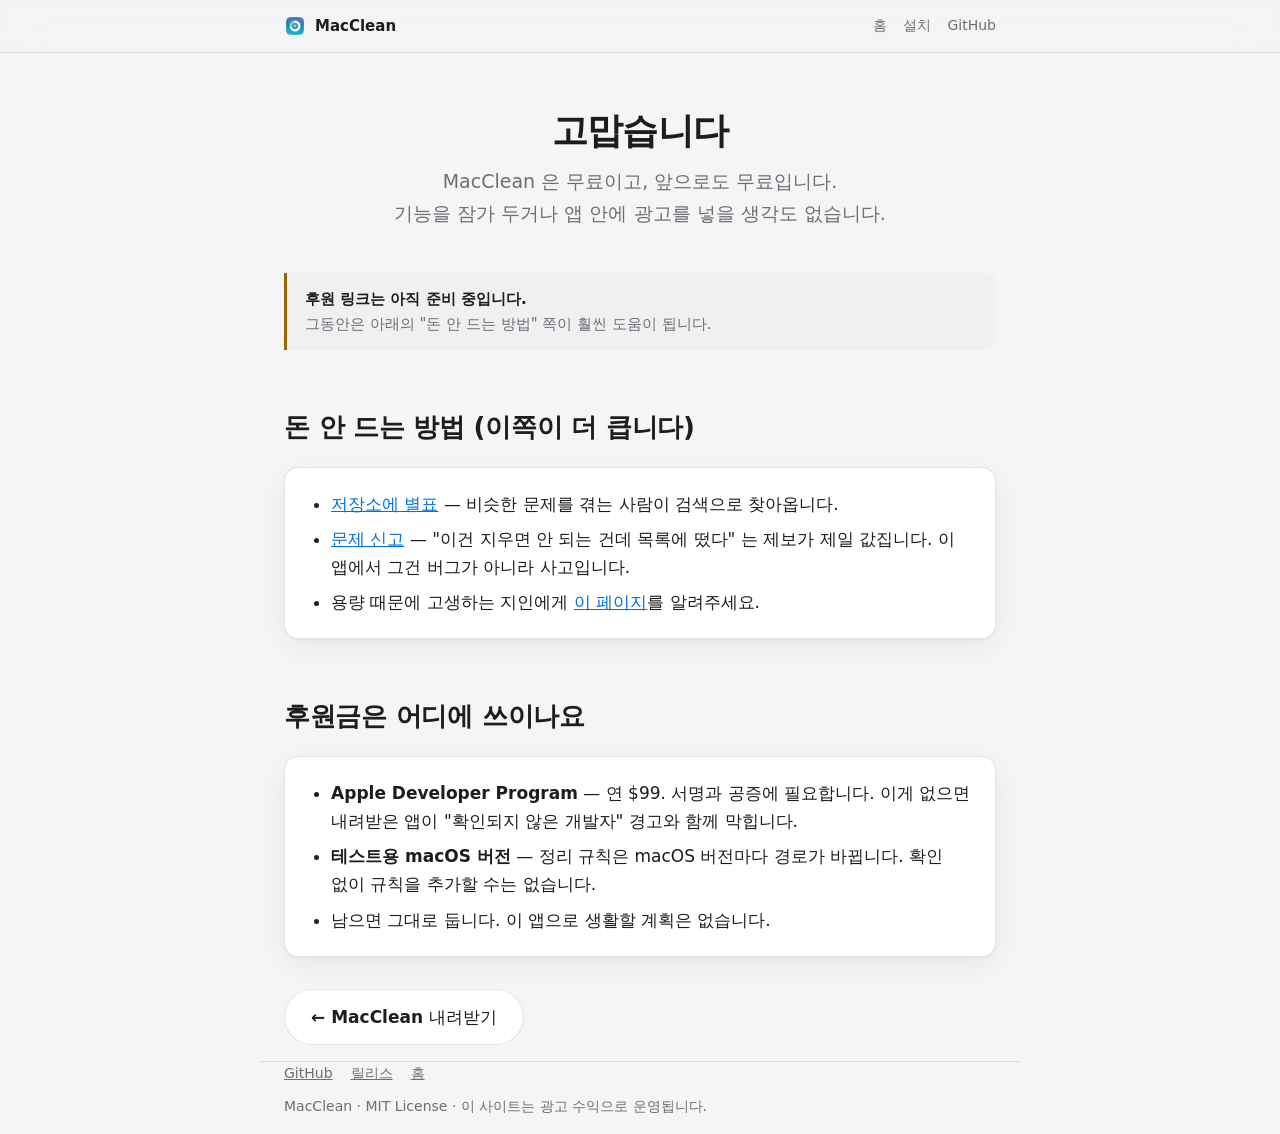
==== docs/support.html @ 069929b9 "웹 배포: 첫 실행 안내, 업데이트 알림, 릴리스 스크립트, 다운로드 페이지 App Store 밖으로 배포하면 세 가지가 없어진다 — 설치 안내, 업데이트 경로, 받으러 올 곳. " ====
<!DOCTYPE html>
<html lang="ko">
<head>
<meta charset="utf-8">
<meta name="viewport" content="width=device-width, initial-scale=1">
<title>MacClean 후원하기</title>
<meta name="description" content="MacClean 은 무료이고 앞으로도 무료입니다. 계속 만들 수 있게 도와주세요.">
<link rel="icon" href="assets/icon.png">
<link rel="stylesheet" href="assets/site.css">
<style>
  .donate {
    display: flex;
    align-items: center;
    gap: 14px;
    text-decoration: none;
    color: inherit;
    margin: 0;
    transition: transform 0.12s ease, border-color 0.12s ease;
  }
  .donate:hover { transform: translateY(-2px); border-color: var(--tint); }
  .donate-mark {
    width: 46px;
    height: 46px;
    flex: none;
    border-radius: 12px;
    display: grid;
    place-items: center;
    font-size: 20px;
    background: #db61a2;
    color: #ffffff;
  }
  /* 후원 카드는 하나뿐이라 격자로 늘어뜨리지 않는다. */
  .grid[data-donate] { grid-template-columns: 1fr; max-width: 420px; margin-inline: auto; }
  .donate-text { display: flex; flex-direction: column; line-height: 1.35; }
  .donate-text small { color: var(--text-dim); font-size: 13px; }
  .thanks {
    text-align: center;
    padding: 56px 0 8px;
  }
  .thanks h1 { font-size: 36px; }
</style>
</head>
<body>

<nav class="bar">
  <div class="wrap">
    <a class="brand" href="./"><img src="assets/icon.png" alt="">MacClean</a>
    <a href="./">홈</a>
    <a href="./#install">설치</a>
    <a href="https://github.com/agshwanbong-max/my-mac">GitHub</a>
  </div>
</nav>

<main class="wrap">

  <section class="thanks">
    <h1>고맙습니다</h1>
    <p class="lead" style="color:var(--text-dim);font-size:19px">
      MacClean 은 무료이고, 앞으로도 무료입니다.<br>
      기능을 잠가 두거나 앱 안에 광고를 넣을 생각도 없습니다.
    </p>
  </section>

  <div class="grid" data-donate></div>

  <div class="note" data-donate-empty>
    <strong>후원 링크는 아직 준비 중입니다.</strong><br>
    그동안은 아래의 "돈 안 드는 방법" 쪽이 훨씬 도움이 됩니다.
  </div>

  <p class="meta" style="text-align:center" data-donate-note>
    금액은 자유입니다. 커피 한 잔이면 충분하고, 안 하셔도 아무것도 달라지지 않습니다.
  </p>

  <!-- 광고는 페이지가 열리면 그냥 보입니다. 광고를 보게 하려고
       무언가를 잠그거나 대가를 걸지 않습니다 — 애드센스 정책에도 어긋나고,
       그런 식으로 벌 돈이면 안 버는 게 낫습니다. -->
  <div class="ad" data-slot="top"></div>

  <h2>돈 안 드는 방법 (이쪽이 더 큽니다)</h2>

  <div class="card">
    <ul>
      <li>
        <a href="https://github.com/agshwanbong-max/my-mac">저장소에 별표</a> —
        비슷한 문제를 겪는 사람이 검색으로 찾아옵니다.
      </li>
      <li>
        <a href="https://github.com/agshwanbong-max/my-mac/issues">문제 신고</a> —
        "이건 지우면 안 되는 건데 목록에 떴다" 는 제보가 제일 값집니다.
        이 앱에서 그건 버그가 아니라 사고입니다.
      </li>
      <li>
        용량 때문에 고생하는 지인에게 <a href="./">이 페이지</a>를 알려주세요.
      </li>
    </ul>
  </div>

  <div class="ad" data-slot="inline"></div>

  <h2>후원금은 어디에 쓰이나요</h2>

  <div class="card">
    <ul>
      <li><strong>Apple Developer Program</strong> — 연 $99. 서명과 공증에 필요합니다. 이게 없으면 내려받은 앱이 "확인되지 않은 개발자" 경고와 함께 막힙니다.</li>
      <li><strong>테스트용 macOS 버전</strong> — 정리 규칙은 macOS 버전마다 경로가 바뀝니다. 확인 없이 규칙을 추가할 수는 없습니다.</li>
      <li>남으면 그대로 둡니다. 이 앱으로 생활할 계획은 없습니다.</li>
    </ul>
  </div>

  <p style="margin-top:32px">
    <a class="btn ghost" href="./">← MacClean 내려받기</a>
  </p>

</main>

<footer class="wrap">
  <div class="links">
    <a href="https://github.com/agshwanbong-max/my-mac">GitHub</a>
    <a href="https://github.com/agshwanbong-max/my-mac/releases">릴리스</a>
    <a href="./">홈</a>
  </div>
  <p>MacClean · MIT License · 이 사이트는 광고 수익으로 운영됩니다.</p>
</footer>

<script type="module" src="assets/support.js"></script>
<script type="module" src="assets/ads.js"></script>
</body>
</html>
---- docs/assets/site.css ----
/* MacClean 배포 페이지 공통 스타일.
   외부 폰트·프레임워크를 쓰지 않는다. 다운로드 페이지가 무거우면
   받으러 온 사람이 기다린다. */

:root {
  color-scheme: light dark;

  --bg: #f5f5f7;
  --surface: #ffffff;
  --surface-2: #f0f0f3;
  --border: rgba(0, 0, 0, 0.1);
  --text: #1d1d1f;
  --text-dim: #6e6e73;
  --tint: #0071e3;
  --tint-text: #ffffff;
  --good: #1a7f37;
  --warn: #9a6700;
  --radius: 14px;
  --shadow: 0 1px 2px rgba(0, 0, 0, 0.05), 0 8px 28px rgba(0, 0, 0, 0.06);
}

@media (prefers-color-scheme: dark) {
  :root {
    --bg: #000000;
    --surface: #1c1c1e;
    --surface-2: #2c2c2e;
    --border: rgba(255, 255, 255, 0.12);
    --text: #f5f5f7;
    --text-dim: #98989d;
    --tint: #0a84ff;
    --good: #3fb950;
    --warn: #d29922;
    --shadow: 0 1px 2px rgba(0, 0, 0, 0.4), 0 8px 28px rgba(0, 0, 0, 0.5);
  }
}

* { box-sizing: border-box; }

html { -webkit-text-size-adjust: 100%; }

body {
  margin: 0;
  background: var(--bg);
  color: var(--text);
  font-family: -apple-system, BlinkMacSystemFont, "SF Pro Text", "Pretendard",
    "Apple SD Gothic Neo", "Noto Sans KR", system-ui, sans-serif;
  font-size: 17px;
  line-height: 1.65;
  word-break: keep-all;
  overflow-wrap: anywhere;
}

.wrap {
  max-width: 760px;
  margin: 0 auto;
  padding: 0 24px;
}

/* ── 상단 막대 ─────────────────────────────────────────── */

.bar {
  position: sticky;
  top: 0;
  z-index: 10;
  background: color-mix(in srgb, var(--bg) 82%, transparent);
  backdrop-filter: saturate(180%) blur(20px);
  -webkit-backdrop-filter: saturate(180%) blur(20px);
  border-bottom: 1px solid var(--border);
}

.bar .wrap {
  display: flex;
  align-items: center;
  gap: 16px;
  height: 52px;
}

.bar a {
  color: var(--text-dim);
  text-decoration: none;
  font-size: 14px;
}

.bar a:hover { color: var(--text); }

.bar .brand {
  color: var(--text);
  font-weight: 600;
  font-size: 15px;
  margin-right: auto;
  display: flex;
  align-items: center;
  gap: 9px;
}

.bar .brand img { width: 22px; height: 22px; border-radius: 5px; }

/* ── 머리말 ────────────────────────────────────────────── */

.hero {
  text-align: center;
  padding: 72px 0 56px;
}

.hero img.icon {
  width: 116px;
  height: 116px;
  margin-bottom: 24px;
  filter: drop-shadow(0 10px 26px rgba(0, 0, 0, 0.18));
}

h1 {
  font-size: 44px;
  line-height: 1.2;
  letter-spacing: -0.02em;
  margin: 0 0 14px;
  font-weight: 700;
}

.hero p.lead {
  font-size: 20px;
  color: var(--text-dim);
  margin: 0 auto 32px;
  max-width: 30em;
}

h2 {
  font-size: 26px;
  letter-spacing: -0.01em;
  margin: 56px 0 16px;
  font-weight: 650;
}

h3 {
  font-size: 18px;
  margin: 28px 0 8px;
  font-weight: 620;
}

p { margin: 0 0 16px; }

a { color: var(--tint); }

/* ── 단추 ──────────────────────────────────────────────── */

.btn {
  display: inline-flex;
  align-items: center;
  justify-content: center;
  gap: 8px;
  padding: 13px 26px;
  border-radius: 980px;
  background: var(--tint);
  color: var(--tint-text);
  font-size: 17px;
  font-weight: 550;
  text-decoration: none;
  border: none;
  cursor: pointer;
  transition: transform 0.12s ease, filter 0.12s ease;
  font-family: inherit;
}

.btn:hover { filter: brightness(1.08); }
.btn:active { transform: scale(0.97); }

.btn.ghost {
  background: var(--surface);
  color: var(--text);
  border: 1px solid var(--border);
}

.btn-row {
  display: flex;
  gap: 12px;
  justify-content: center;
  flex-wrap: wrap;
}

.meta {
  margin-top: 16px;
  font-size: 13px;
  color: var(--text-dim);
}

/* ── 카드 ──────────────────────────────────────────────── */

.card {
  background: var(--surface);
  border: 1px solid var(--border);
  border-radius: var(--radius);
  padding: 22px 24px;
  box-shadow: var(--shadow);
  margin: 18px 0;
}

.card h3 { margin-top: 0; }
.card :last-child { margin-bottom: 0; }

.grid {
  display: grid;
  grid-template-columns: repeat(auto-fit, minmax(230px, 1fr));
  gap: 16px;
  margin: 20px 0;
}

.grid .card { margin: 0; }

.note {
  border-left: 3px solid var(--warn);
  background: var(--surface-2);
  border-radius: 0 10px 10px 0;
  padding: 14px 18px;
  font-size: 15px;
  color: var(--text-dim);
  margin: 20px 0;
}

.note strong { color: var(--text); }

ol, ul { padding-left: 1.3em; margin: 0 0 16px; }
li { margin-bottom: 7px; }

code, pre {
  font-family: ui-monospace, SFMono-Regular, "SF Mono", Menlo, monospace;
  font-size: 0.86em;
}

code {
  background: var(--surface-2);
  padding: 0.15em 0.45em;
  border-radius: 5px;
}

pre {
  background: var(--surface-2);
  border: 1px solid var(--border);
  border-radius: 10px;
  padding: 14px 16px;
  overflow-x: auto;
}

pre code { background: none; padding: 0; }

.steps { counter-reset: step; list-style: none; padding: 0; }

.steps li {
  counter-increment: step;
  position: relative;
  padding-left: 40px;
  margin-bottom: 14px;
}

.steps li::before {
  content: counter(step);
  position: absolute;
  left: 0;
  top: 1px;
  width: 26px;
  height: 26px;
  border-radius: 50%;
  background: var(--tint);
  color: var(--tint-text);
  font-size: 14px;
  font-weight: 600;
  display: grid;
  place-items: center;
}

/* ── 광고 ──────────────────────────────────────────────── */

/* 광고를 켜기 전에는 자리 자체가 없어야 한다.
   빈 회색 상자가 남아 있으면 페이지가 고장 난 것처럼 보인다. */
.ad { display: none; margin: 32px 0; }
.ad.on { display: block; }

.ad-label {
  font-size: 11px;
  letter-spacing: 0.06em;
  color: var(--text-dim);
  text-transform: uppercase;
  margin-bottom: 6px;
}

/* ── 꼬리말 ────────────────────────────────────────────── */

footer {
  margin-top: 72px;
  padding: 28px 0 48px;
  border-top: 1px solid var(--border);
  font-size: 14px;
  color: var(--text-dim);
}

footer a { color: var(--text-dim); }

footer .links {
  display: flex;
  gap: 18px;
  flex-wrap: wrap;
  margin-bottom: 10px;
}

@media (max-width: 540px) {
  body { font-size: 16px; }
  h1 { font-size: 34px; }
  .hero { padding: 48px 0 40px; }
  .hero p.lead { font-size: 18px; }
}
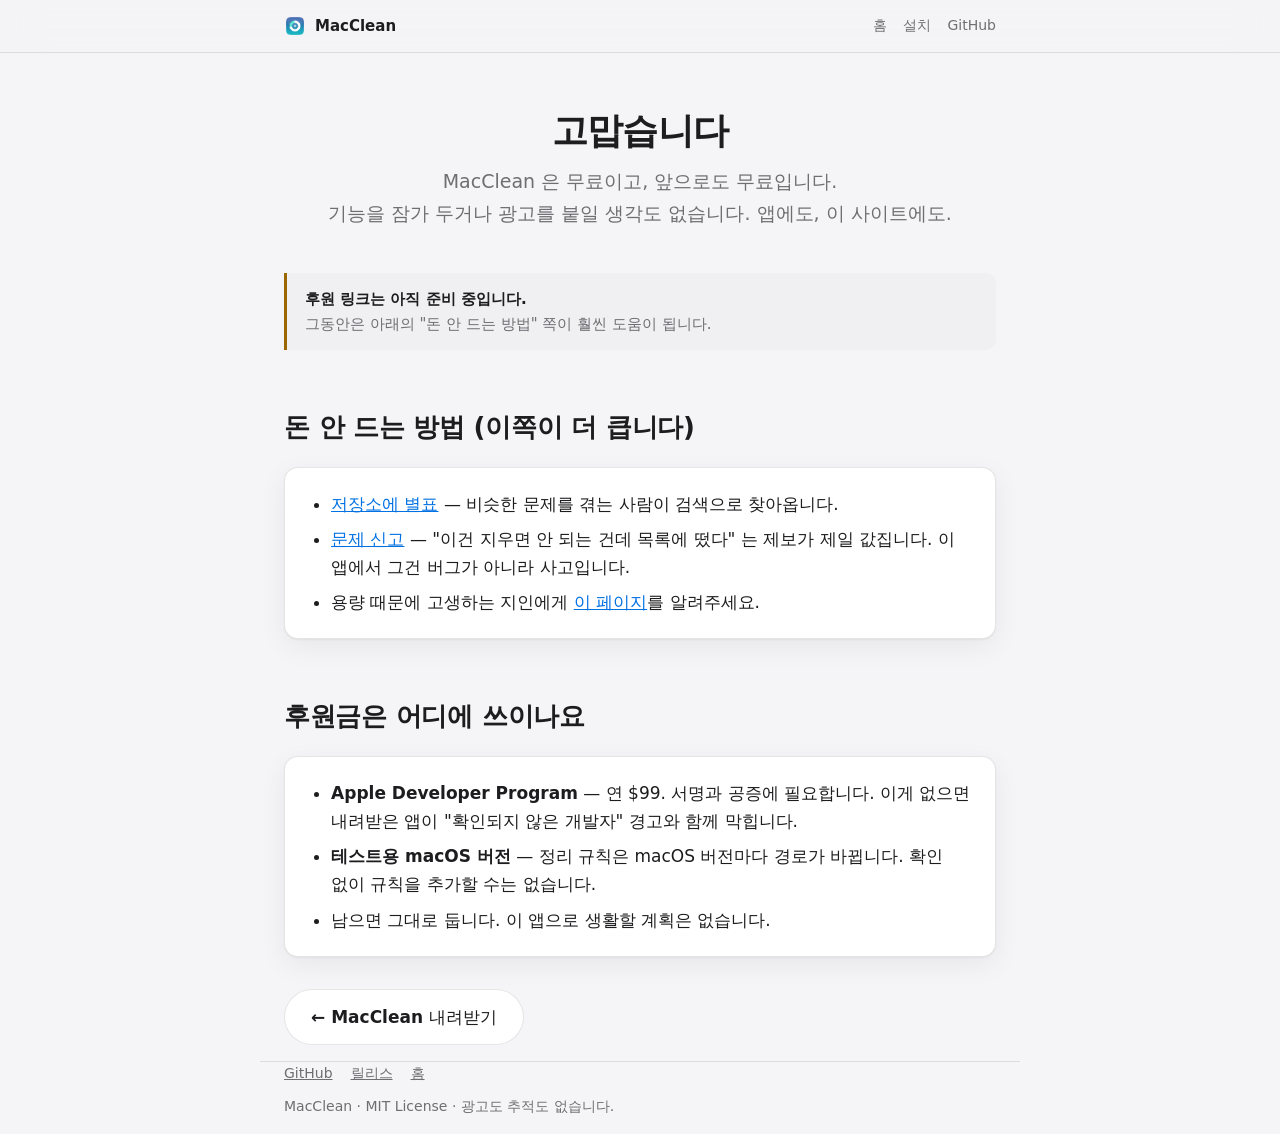
==== commit 8532bda5: "광고 제거 — 후원은 GitHub Sponsors 하나로 애드센스는 접었다. `github.io` 하위 경로로는 `ads.txt` 를 루트에 못 올려 승인 자체가 어렵고, 승인을 " ====
--- a/docs/support.html
+++ b/docs/support.html
@@ -57,7 +57,7 @@
     <h1>고맙습니다</h1>
     <p class="lead" style="color:var(--text-dim);font-size:19px">
       MacClean 은 무료이고, 앞으로도 무료입니다.<br>
-      기능을 잠가 두거나 앱 안에 광고를 넣을 생각도 없습니다.
+      기능을 잠가 두거나 광고를 붙일 생각도 없습니다. 앱에도, 이 사이트에도.
     </p>
   </section>
 
@@ -71,11 +71,6 @@
   <p class="meta" style="text-align:center" data-donate-note>
     금액은 자유입니다. 커피 한 잔이면 충분하고, 안 하셔도 아무것도 달라지지 않습니다.
   </p>
-
-  <!-- 광고는 페이지가 열리면 그냥 보입니다. 광고를 보게 하려고
-       무언가를 잠그거나 대가를 걸지 않습니다 — 애드센스 정책에도 어긋나고,
-       그런 식으로 벌 돈이면 안 버는 게 낫습니다. -->
-  <div class="ad" data-slot="top"></div>
 
   <h2>돈 안 드는 방법 (이쪽이 더 큽니다)</h2>
 
@@ -95,8 +90,6 @@
       </li>
     </ul>
   </div>
-
-  <div class="ad" data-slot="inline"></div>
 
   <h2>후원금은 어디에 쓰이나요</h2>
 
@@ -120,10 +113,9 @@
     <a href="https://github.com/agshwanbong-max/my-mac/releases">릴리스</a>
     <a href="./">홈</a>
   </div>
-  <p>MacClean · MIT License · 이 사이트는 광고 수익으로 운영됩니다.</p>
+  <p>MacClean · MIT License · 광고도 추적도 없습니다.</p>
 </footer>
 
 <script type="module" src="assets/support.js"></script>
-<script type="module" src="assets/ads.js"></script>
 </body>
 </html>
--- a/docs/assets/site.css
+++ b/docs/assets/site.css
@@ -267,21 +267,6 @@
   place-items: center;
 }
 
-/* ── 광고 ──────────────────────────────────────────────── */
-
-/* 광고를 켜기 전에는 자리 자체가 없어야 한다.
-   빈 회색 상자가 남아 있으면 페이지가 고장 난 것처럼 보인다. */
-.ad { display: none; margin: 32px 0; }
-.ad.on { display: block; }
-
-.ad-label {
-  font-size: 11px;
-  letter-spacing: 0.06em;
-  color: var(--text-dim);
-  text-transform: uppercase;
-  margin-bottom: 6px;
-}
-
 /* ── 꼬리말 ────────────────────────────────────────────── */
 
 footer {
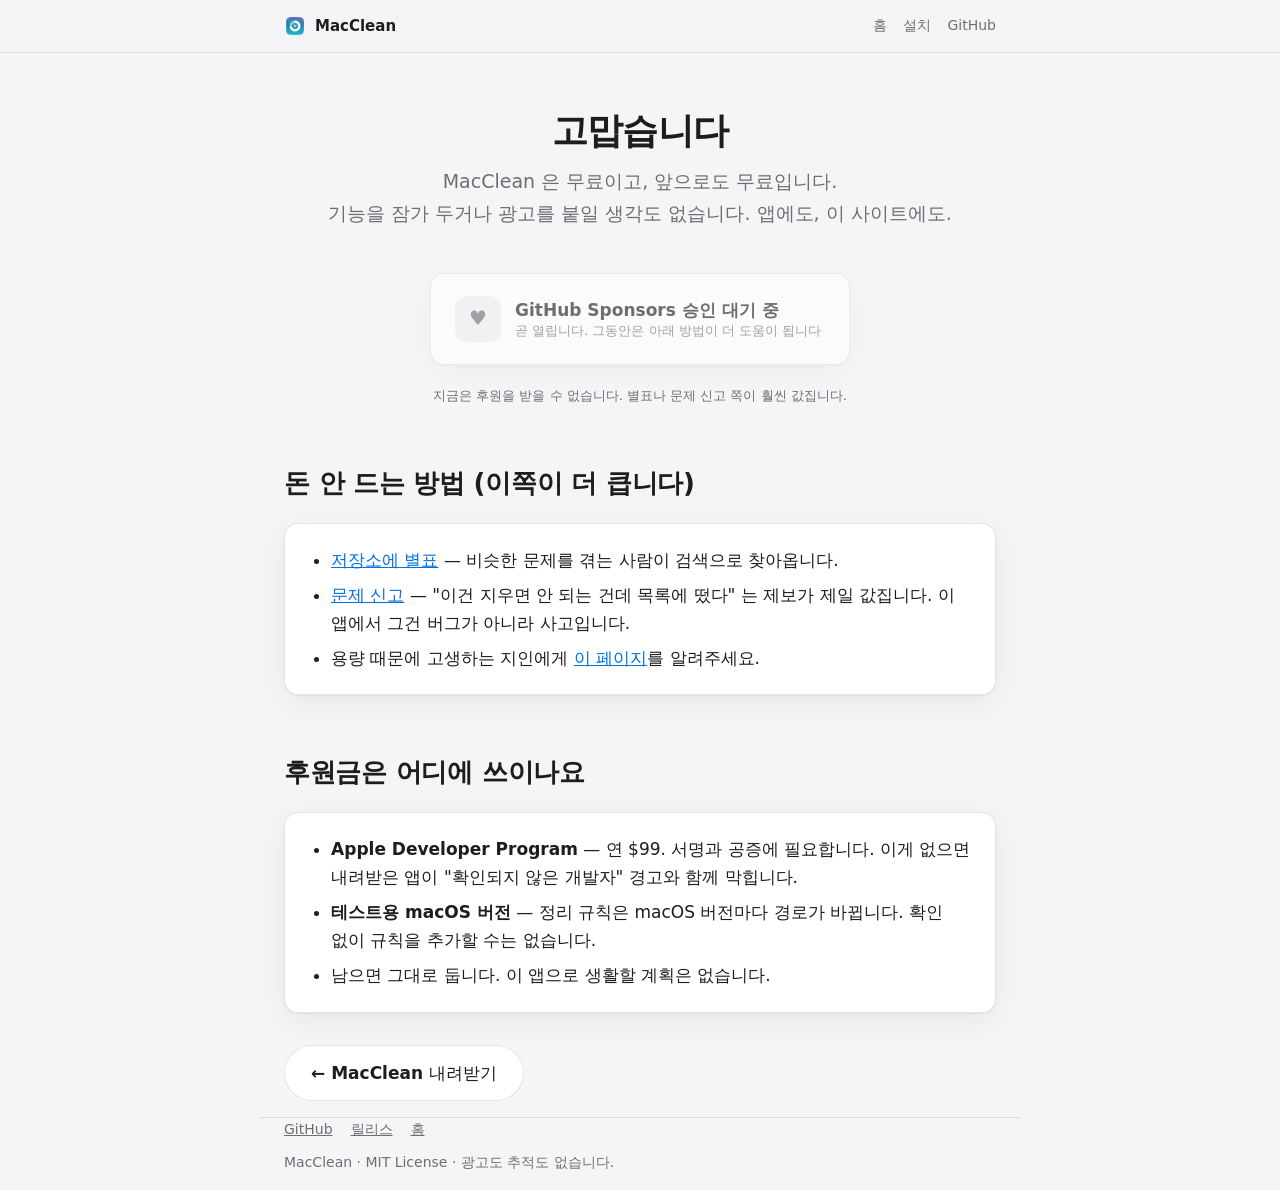
==== commit a69a66d0: "후원하기를 항상 보이는 자리에 두고, 승인 대기 상태를 만든다 메뉴 막대에만 있으면 찾아 들어가는 사람만 본다. 사이드바 맨 아래에 조용한 줄로 하나 둔다 — 배지도 색도 강조도 " ====
--- a/docs/support.html
+++ b/docs/support.html
@@ -18,6 +18,10 @@
     transition: transform 0.12s ease, border-color 0.12s ease;
   }
   .donate:hover { transform: translateY(-2px); border-color: var(--tint); }
+  /* 승인 대기 중에는 자리만 지킨다. 눌리는 것처럼 보이면 안 된다. */
+  .donate.pending { opacity: 0.62; cursor: default; }
+  .donate.pending:hover { transform: none; border-color: var(--border); }
+  .donate.pending .donate-mark { background: var(--surface-2); color: var(--text-dim); }
   .donate-mark {
     width: 46px;
     height: 46px;
@@ -62,11 +66,6 @@
   </section>
 
   <div class="grid" data-donate></div>
-
-  <div class="note" data-donate-empty>
-    <strong>후원 링크는 아직 준비 중입니다.</strong><br>
-    그동안은 아래의 "돈 안 드는 방법" 쪽이 훨씬 도움이 됩니다.
-  </div>
 
   <p class="meta" style="text-align:center" data-donate-note>
     금액은 자유입니다. 커피 한 잔이면 충분하고, 안 하셔도 아무것도 달라지지 않습니다.
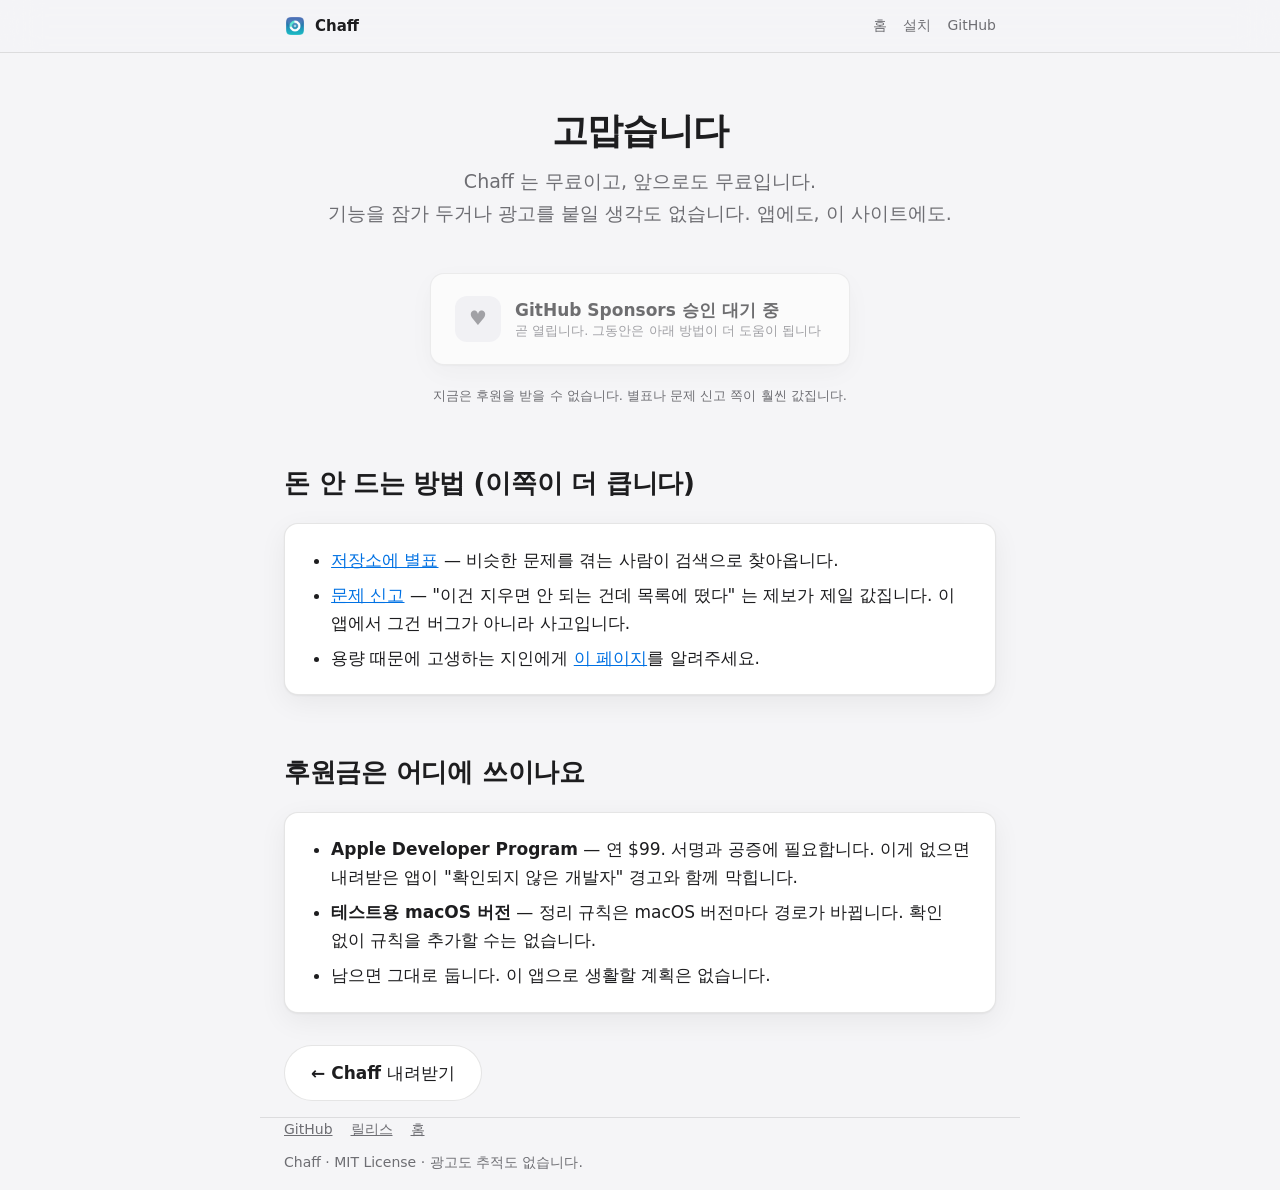
==== commit 171df095: "이름을 Chaff 로 바꾼다 — MacClean 은 이미 상용 앱이 쓰고 있다 alternativeto 에 올리려다 이름이 이미 있다는 걸 알았다. iMobie 의 MacClean" ====
--- a/docs/support.html
+++ b/docs/support.html
@@ -3,8 +3,8 @@
 <head>
 <meta charset="utf-8">
 <meta name="viewport" content="width=device-width, initial-scale=1">
-<title>MacClean 후원하기</title>
-<meta name="description" content="MacClean 은 무료이고 앞으로도 무료입니다. 계속 만들 수 있게 도와주세요.">
+<title>Chaff 후원하기</title>
+<meta name="description" content="Chaff 는 무료이고 앞으로도 무료입니다. 계속 만들 수 있게 도와주세요.">
 <link rel="icon" href="assets/icon.png">
 <link rel="stylesheet" href="assets/site.css">
 <style>
@@ -48,7 +48,7 @@
 
 <nav class="bar">
   <div class="wrap">
-    <a class="brand" href="./"><img src="assets/icon.png" alt="">MacClean</a>
+    <a class="brand" href="./"><img src="assets/icon.png" alt="">Chaff</a>
     <a href="./">홈</a>
     <a href="./#install">설치</a>
     <a href="https://github.com/agshwanbong-max/my-mac">GitHub</a>
@@ -60,7 +60,7 @@
   <section class="thanks">
     <h1>고맙습니다</h1>
     <p class="lead" style="color:var(--text-dim);font-size:19px">
-      MacClean 은 무료이고, 앞으로도 무료입니다.<br>
+      Chaff 는 무료이고, 앞으로도 무료입니다.<br>
       기능을 잠가 두거나 광고를 붙일 생각도 없습니다. 앱에도, 이 사이트에도.
     </p>
   </section>
@@ -101,7 +101,7 @@
   </div>
 
   <p style="margin-top:32px">
-    <a class="btn ghost" href="./">← MacClean 내려받기</a>
+    <a class="btn ghost" href="./">← Chaff 내려받기</a>
   </p>
 
 </main>
@@ -112,7 +112,7 @@
     <a href="https://github.com/agshwanbong-max/my-mac/releases">릴리스</a>
     <a href="./">홈</a>
   </div>
-  <p>MacClean · MIT License · 광고도 추적도 없습니다.</p>
+  <p>Chaff · MIT License · 광고도 추적도 없습니다.</p>
 </footer>
 
 <script type="module" src="assets/support.js"></script>
--- a/docs/assets/site.css
+++ b/docs/assets/site.css
@@ -1,4 +1,4 @@
-/* MacClean 배포 페이지 공통 스타일.
+/* Chaff 배포 페이지 공통 스타일.
    외부 폰트·프레임워크를 쓰지 않는다. 다운로드 페이지가 무거우면
    받으러 온 사람이 기다린다. */
 
